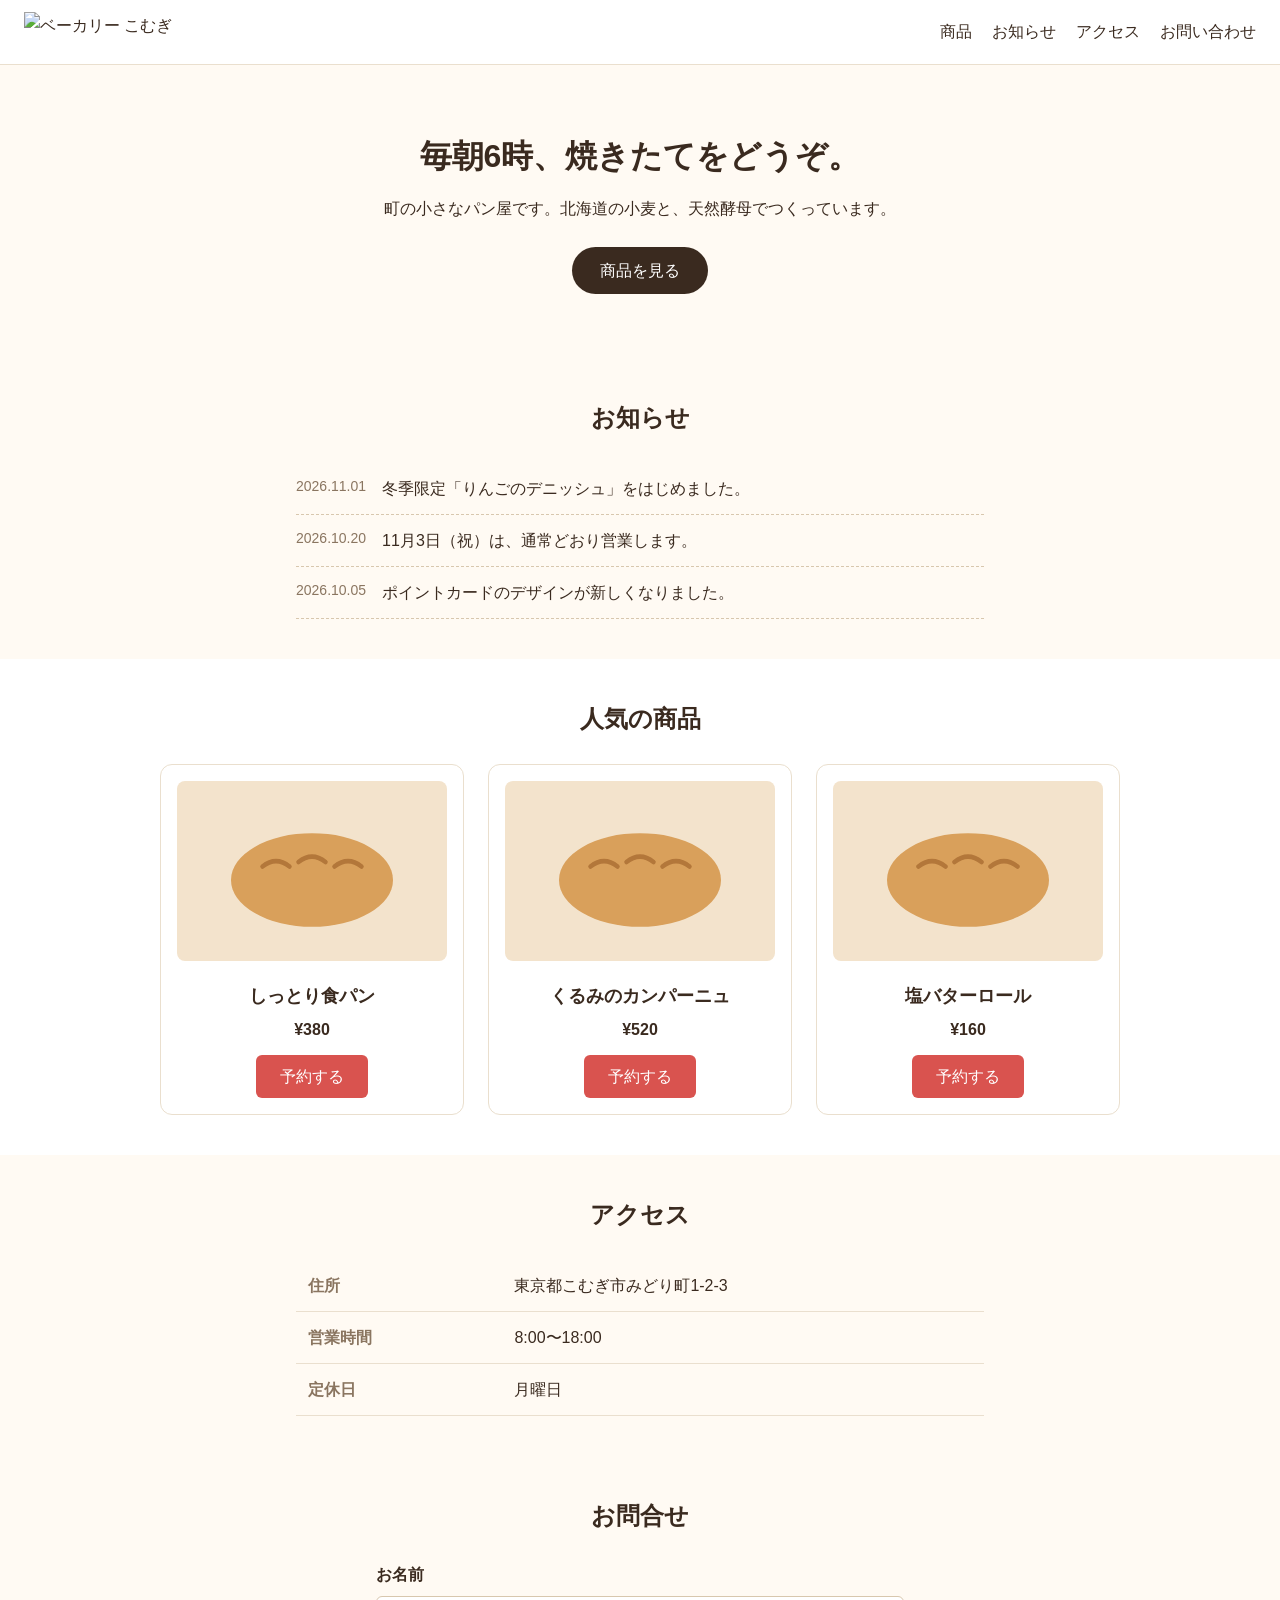
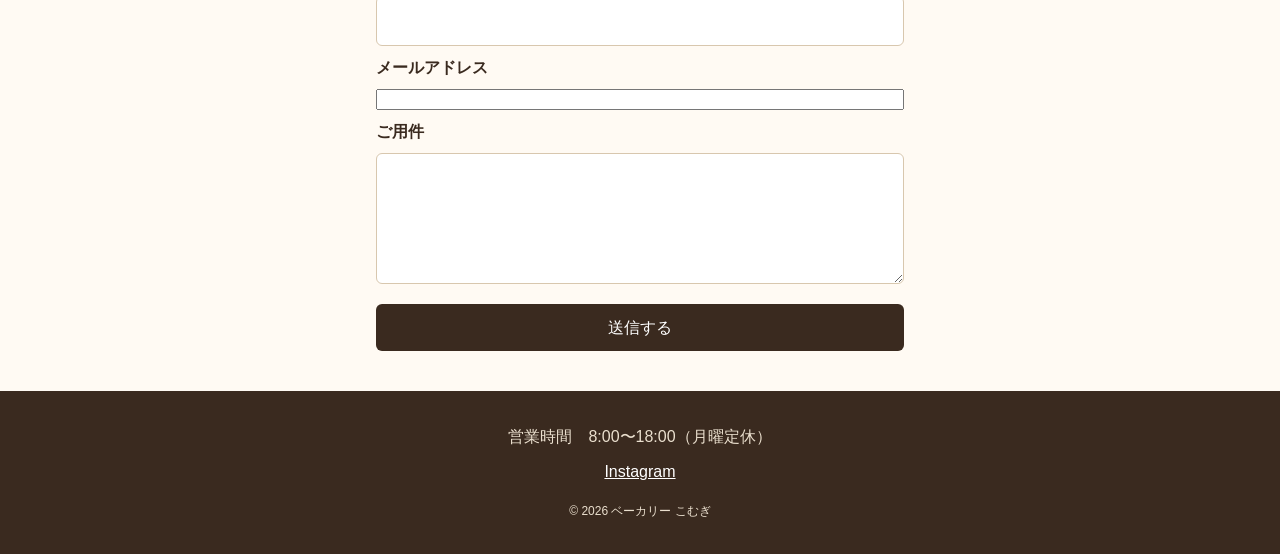
==== 261106/index.html @ c862ef95 "new file add" ====
<!DOCTYPE html>
<html lang="ja">
<head>
  <meta charset="UTF-8">
  <meta name="viewport" content="width=device-width, initial-scale=1.0">
  <title>Document</title>
  <link rel="stylesheet" href="css/style.css">
</head>
<body>
  <header class="site-header">
    <img class="site-header__logo" src="images/logo.svg" alt="ベーカリー こむぎ">
    <nav>
      <ul class="site-header__nav">
        <li><a class="site-header__link" href="#products">商品</a></li>
        <li><a class="site-header__link" href="#news">お知らせ</a></li>
        <li><a class="site-header__link" href="#acess">アクセス</a></li>
        <li><a class="site-header__link" href="#contact">お問い合わせ</a></li>
      </ul>
    </nav>
  </header>

  <div class="hero">
    <h1 class="hero__title">毎朝6時、焼きたてをどうぞ。</h1>
    <p class="hero__text">町の小さなパン屋です。北海道の小麦と、天然酵母でつくっています。</p>
    <a class="hero__button" href="#products">商品を見る</a>
  </div>

  <section class="news" id="news">
    <h2 class="section-title">お知らせ</h2>
    <ul class="newsList">
      <li class="newsList-item"><span class="date">2026.11.01</span><span class="text">冬季限定「りんごのデニッシュ」をはじめました。</span></li>
      <li class="newsList-item"><span class="date">2026.10.20</span><span class="text">11月3日（祝）は、通常どおり営業します。</span></li>
      <li class="newsList-item"><span class="date">2026.10.05</span><span class="text">ポイントカードのデザインが新しくなりました。</span></li>
    </ul>
  </section>

  <section class="products" id="products">
    <h2 class="section-title">人気の商品</h2>
    <div class="products__list">
      <div class="product-card">
        <img class="product-card__image" src="img/bread.svg">
        <h3 class="product-card__name">しっとり食パン</h3>
        <p class="product-card__price">¥380</p>
        <a class="product-card__button" href="#contact">予約する</a>
      </div>
      <div class="product-card">
        <img class="product-card__image" src="img/bread.svg">
        <h3 class="product-card__name">くるみのカンパーニュ</h3>
        <p class="product-card__price">¥520</p>
        <a class="product-card__button" href="#contact">予約する</a>
      </div>
      <div class="product-card">
        <img class="product-card__image" src="img/bread.svg">
        <h3 class="product-card__name">塩バターロール</h3>
        <p class="product-card__price">¥160</p>
        <a class="product-card__button" href="#contact">予約する</a>
      </div>
    </div>
    </div>
  </section>

  <section class="access" id="access">
    <h2 class="section-title">アクセス</h2>
    <table class="access__table">
      <tr><th>住所</th><td>東京都こむぎ市みどり町1-2-3</td></tr>
      <tr><th>営業時間</th><td>8:00〜18:00</td></tr>
      <tr><th>定休日</th><td>月曜日</td></tr>
    </table>
  </section>

  <section class="contact" id="contact">
    <h2 class="section-title">お問合せ</h2>
    <form class="contact__form">
      <label class="contact__label" for="name">お名前</label>
      <input class="contact__input" type="text" id="username" name="name">
      <label class="contact__label" for="email">メールアドレス</label>
      <input type="email" id="email" name="email">
      <label class="contact__label" for="message">ご用件</label>
      <textarea class="contact__input" id="message" name="message" rows="4"></textarea>
      <button class="contact__button" type="submit">送信する</button>
    </form>
  </section>

  <footer class="site-footer">
    <p class="site-footer__hours">営業時間　8:00〜18:00（月曜定休）</p>
    <a class="site-footer__link" href="">Instagram</a>
    <p class="site-footer__copy">© 2026 ベーカリー こむぎ</p>
  </footer>
</body>
</html>
---- 261106/css/style.css ----
/* ベーカリー こむぎ */
* {
  box-sizing: border-box;
}

body {
  margin: 0;
  font-family: sans-serif;
  color: #3a2a1f;
  background: #fffaf3;
  line-height: 1.7;
}

/* ===== ヘッダー ===== */
.site-header {
  display: flex;
  justify-content: space-between;
  align-items: center;
  padding: 12px 24px;
  background: #fff;
  border-bottom: 1px solid #eadfce;
}

.site-header__logo {
  height: 40px;
}

.site-header__nav {
  display: flex;
  gap: 20px;
  margin: 0;
  padding: 0;
  list-style: none;
}

.site-header__link {
  color: #3a2a1f;
  text-decoration: none;
}

/* ===== メインビジュアル ===== */
.hero {
  width: 1100px;
  margin: 0 auto;
  padding: 64px 24px;
  text-align: center;
}

.hero__title {
  margin: 0 0 12px;
  font-size: 32px;
}

.hero__text {
  margin: 0 0 24px;
}

.hero__button {
  display: inline-block;
  padding: 10px 28px;
  border-radius: 999px;
  background: #3a2a1f;
  color: #fff;
  text-decoration: none;
}

/* ===== 見出し ===== */
.section-title {
  margin: 0 0 24px;
  font-size: 24px;
  text-align: center;
}

/* ===== お知らせ ===== */
.news {
  max-width: 720px;
  margin: 0 auto;
  padding: 40px 16px;
}

.newsList {
  margin: 0;
  padding: 0;
  list-style: none;
}

.newsList-item {
  display: flex;
  gap: 16px;
  padding: 12px 0;
  border-bottom: 1px dashed #d8c7ae;
}

.date {
  color: #8a7560;
  font-size: 14px;
}

/* ===== 商品 ===== */
.products {
  padding: 40px 16px;
  background: #fff;
}

.products__list {
  display: flex;
  gap: 24px;
  max-width: 960px;
  margin: 0 auto;
}

.product-card {
  flex: 1;
  padding: 16px;
  border: 1px solid #eadfce;
  border-radius: 12px;
  text-align: center;
}

.product-card__image {
  width: 100%;
  border-radius: 8px;
}

.product-card__name {
  margin: 12px 0 4px;
  font-size: 18px;
}

.product-card__price {
  margin: 0 0 12px;
  font-weight: bold;
}

.products .product-card .product-card__button {
  display: inline-block;
  padding: 8px 24px;
  border-radius: 6px;
  background: #d9534f;
  color: #fff;
  text-decoration: none;
}

.product-card__button:hover {
  background: #a63f2c;
}

/* ===== アクセス ===== */
.access {
  max-width: 720px;
  margin: 0 auto;
  padding: 40px 16px;
}

.access__table {
  width: 100%;
  border-collapse: collapse;
}

.access__table th,
.access__table td {
  padding: 12px;
  border-bottom: 1px solid #eadfce;
  text-align: left;
}

.access__table th {
  width: 30%;
  color: #8a7560;
}

/* ===== お問い合わせ ===== */
.contact {
  max-width: 560px;
  margin: 0 auto;
  padding: 40px 16px;
}

.contact__form {
  display: grid;
  gap: 8px;
}

.contact__label {
  font-weight: bold;
}

.contact__input {
  padding: 10px;
  border: 1px solid #d8c7ae;
  border-radius: 6px;
  font: inherit;
}

.contact__input:focus {
  outline: 3px solid #c8553d;
}

.contact__button {
  margin-top: 12px;
  padding: 10px;
  border: none;
  border-radius: 6px;
  background: #3a2a1f;
  color: #fff;
  font: inherit;
}

/* ===== フッター ===== */
.site-footer {
  padding: 32px 16px;
  background: #3a2a1f;
  color: #eadfce;
  text-align: center;
}

.site-footer__hours {
  margin: 0 0 8px;
}

.site-footer__link {
  color: #fff;
}

.site-footer__copy {
  margin: 16px 0 0;
  font-size: 12px;
}

@media (max-width: 600px) {
  .site-header {
    flex-direction: column;
    gap: 8px;
  }

  .products__list {
    flex-direction: column;
  }
}
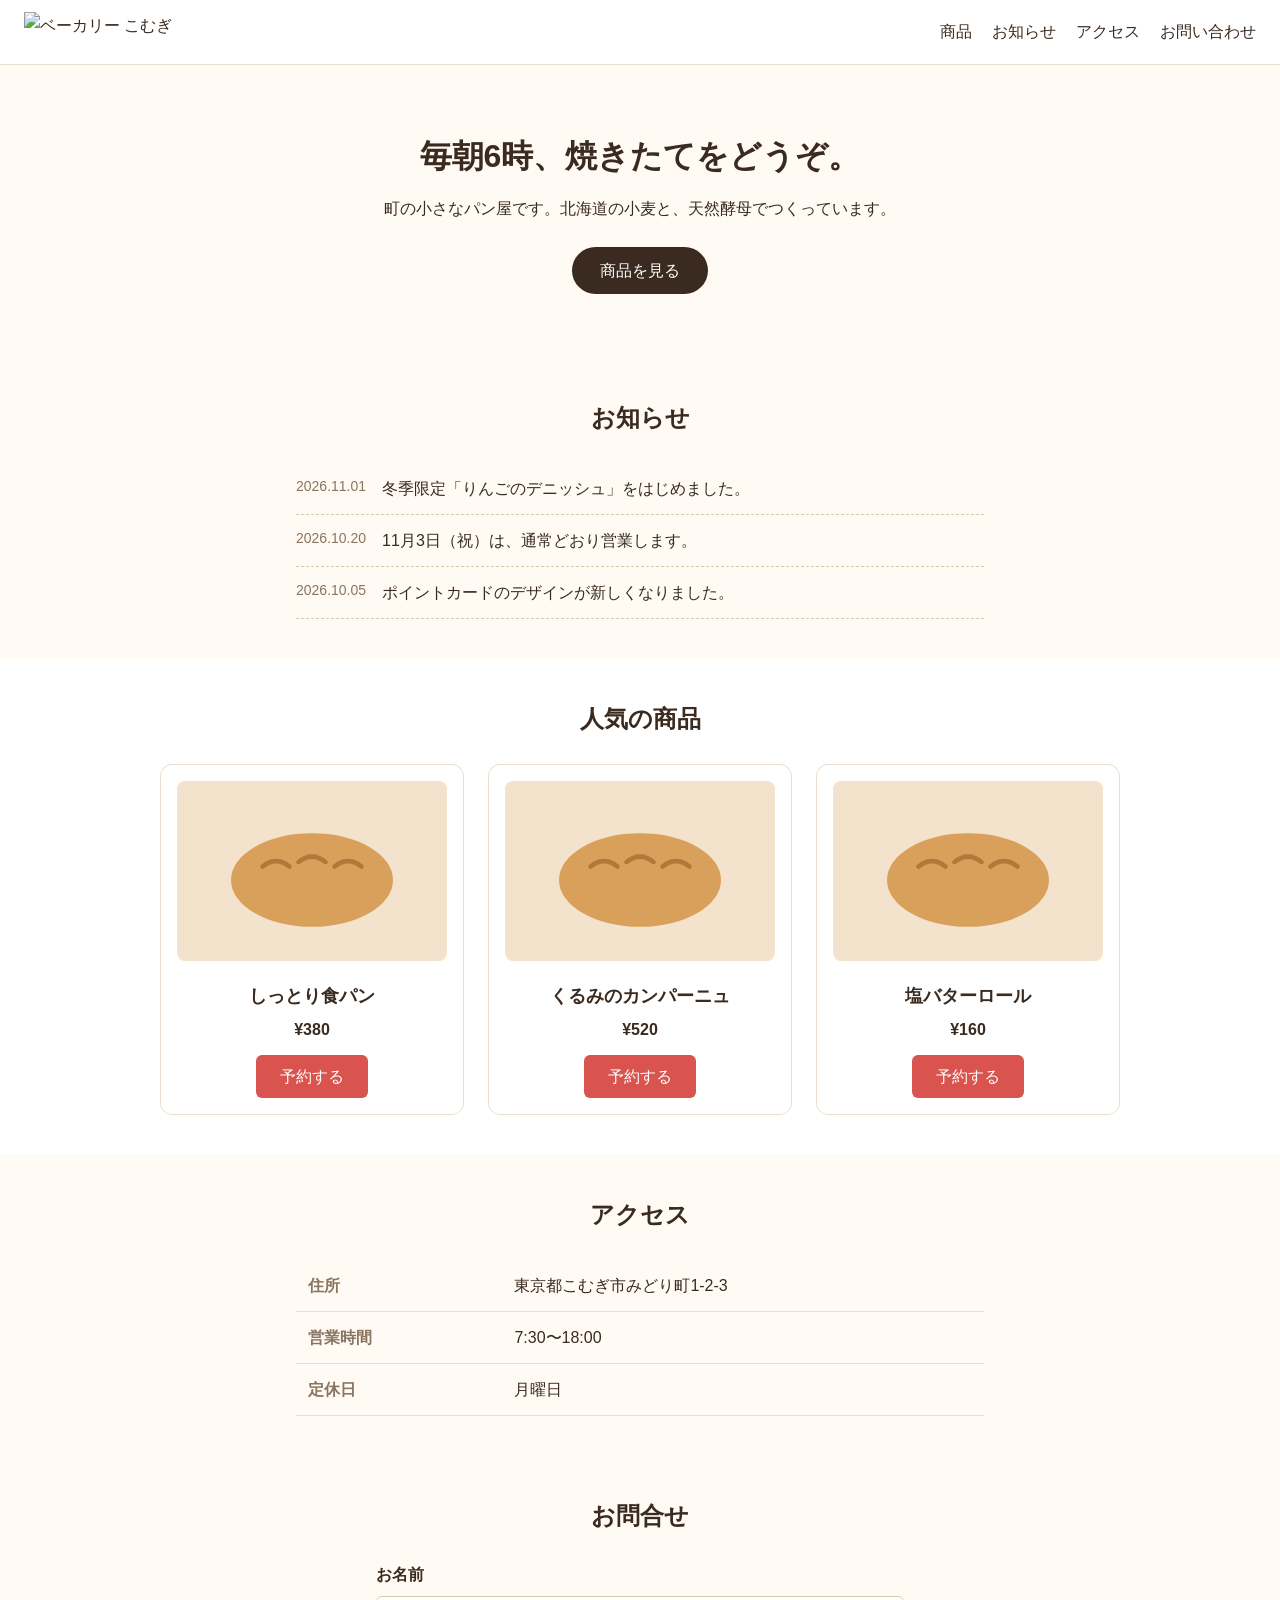
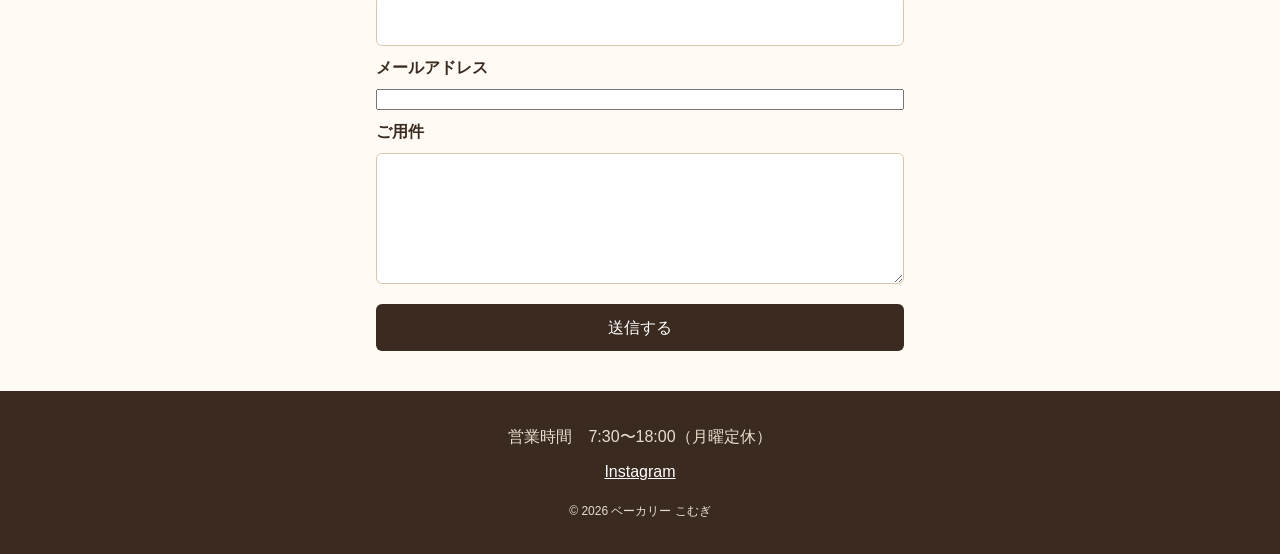
==== commit 4ba80918: "KMG-101" ====
--- a/261106/index.html
+++ b/261106/index.html
@@ -63,7 +63,7 @@
     <h2 class="section-title">アクセス</h2>
     <table class="access__table">
       <tr><th>住所</th><td>東京都こむぎ市みどり町1-2-3</td></tr>
-      <tr><th>営業時間</th><td>8:00〜18:00</td></tr>
+      <tr><th>営業時間</th><td>7:30〜18:00</td></tr>
       <tr><th>定休日</th><td>月曜日</td></tr>
     </table>
   </section>
@@ -82,7 +82,7 @@
   </section>
 
   <footer class="site-footer">
-    <p class="site-footer__hours">営業時間　8:00〜18:00（月曜定休）</p>
+    <p class="site-footer__hours">営業時間　7:30〜18:00（月曜定休）</p>
     <a class="site-footer__link" href="">Instagram</a>
     <p class="site-footer__copy">© 2026 ベーカリー こむぎ</p>
   </footer>
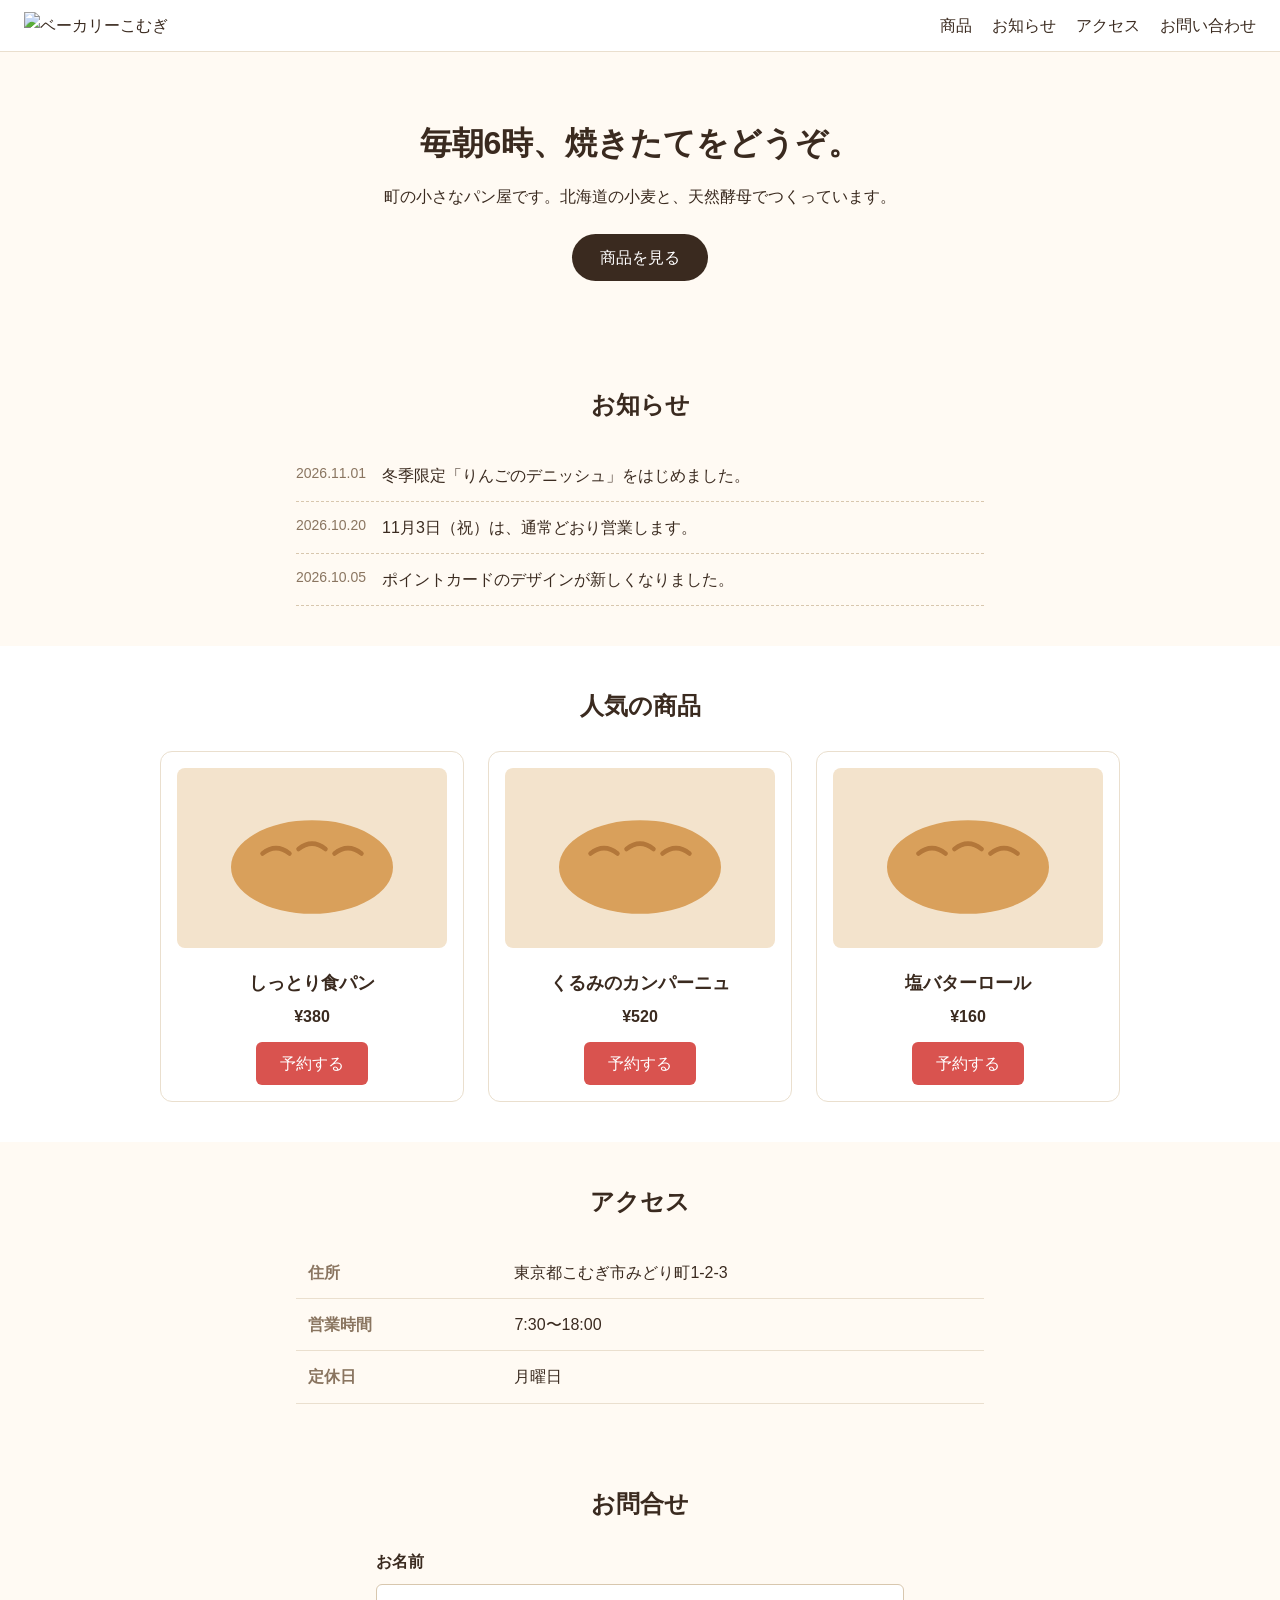
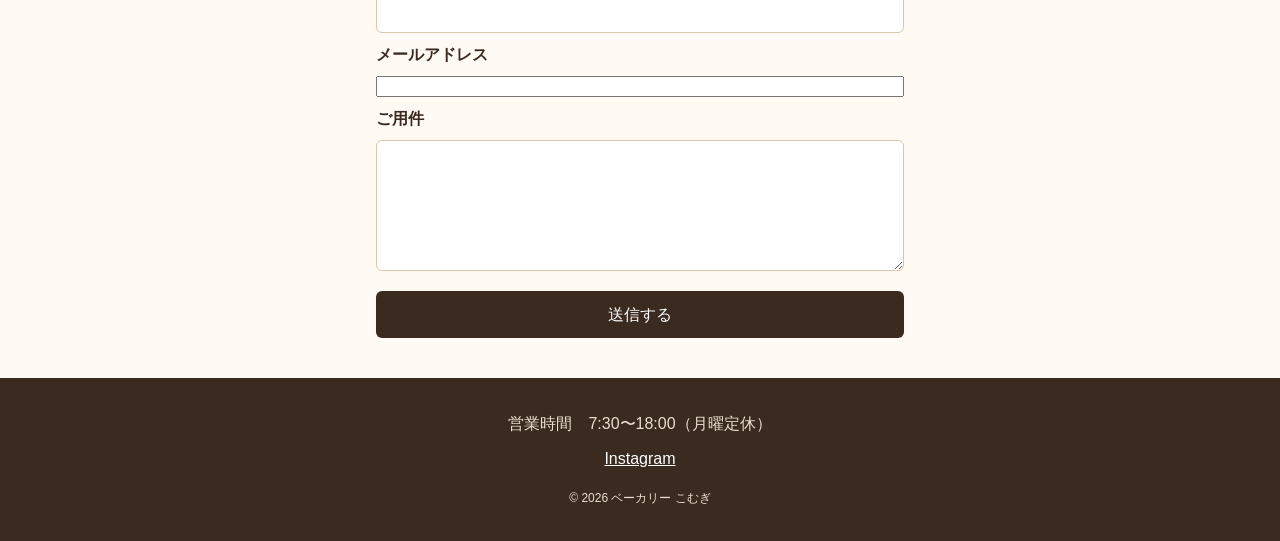
==== commit 3edf044e: "KMG-103" ====
--- a/261106/index.html
+++ b/261106/index.html
@@ -8,12 +8,12 @@
 </head>
 <body>
   <header class="site-header">
-    <img class="site-header__logo" src="images/logo.svg" alt="ベーカリー こむぎ">
+<img src="images/logo.png" alt="ベーカリーこむぎ">
     <nav>
       <ul class="site-header__nav">
         <li><a class="site-header__link" href="#products">商品</a></li>
         <li><a class="site-header__link" href="#news">お知らせ</a></li>
-        <li><a class="site-header__link" href="#acess">アクセス</a></li>
+        <li><a class="site-header__link" href="#access">アクセス</a></li>
         <li><a class="site-header__link" href="#contact">お問い合わせ</a></li>
       </ul>
     </nav>
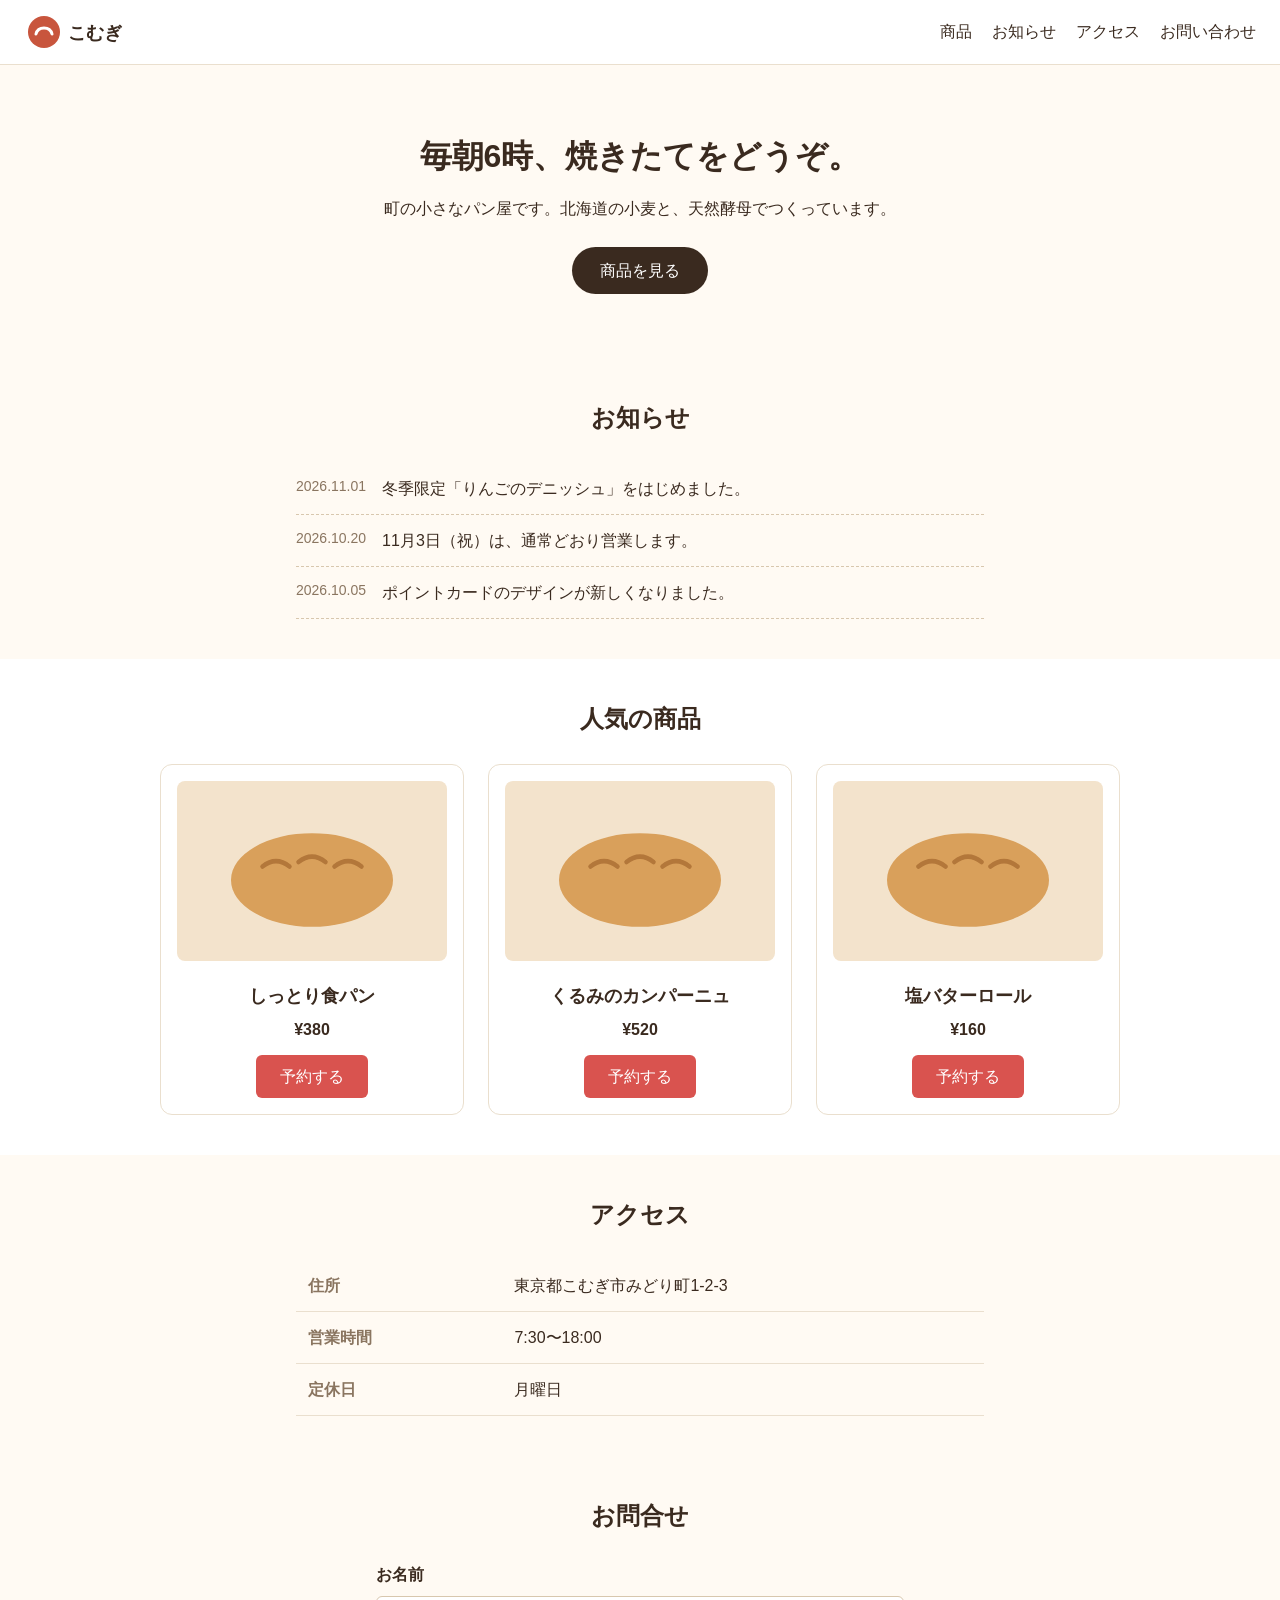
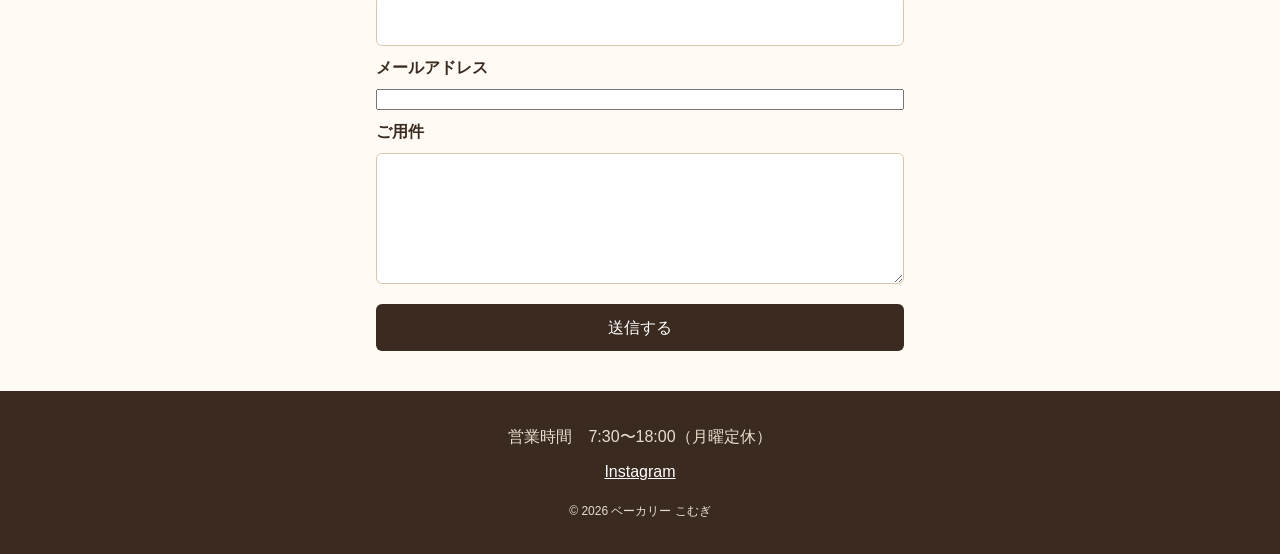
==== commit fb302868: "KMG-103" ====
--- a/261106/index.html
+++ b/261106/index.html
@@ -8,7 +8,7 @@
 </head>
 <body>
   <header class="site-header">
-<img src="images/logo.png" alt="ベーカリーこむぎ">
+<img src="img/logo.svg" alt="ベーカリーこむぎ">
     <nav>
       <ul class="site-header__nav">
         <li><a class="site-header__link" href="#products">商品</a></li>
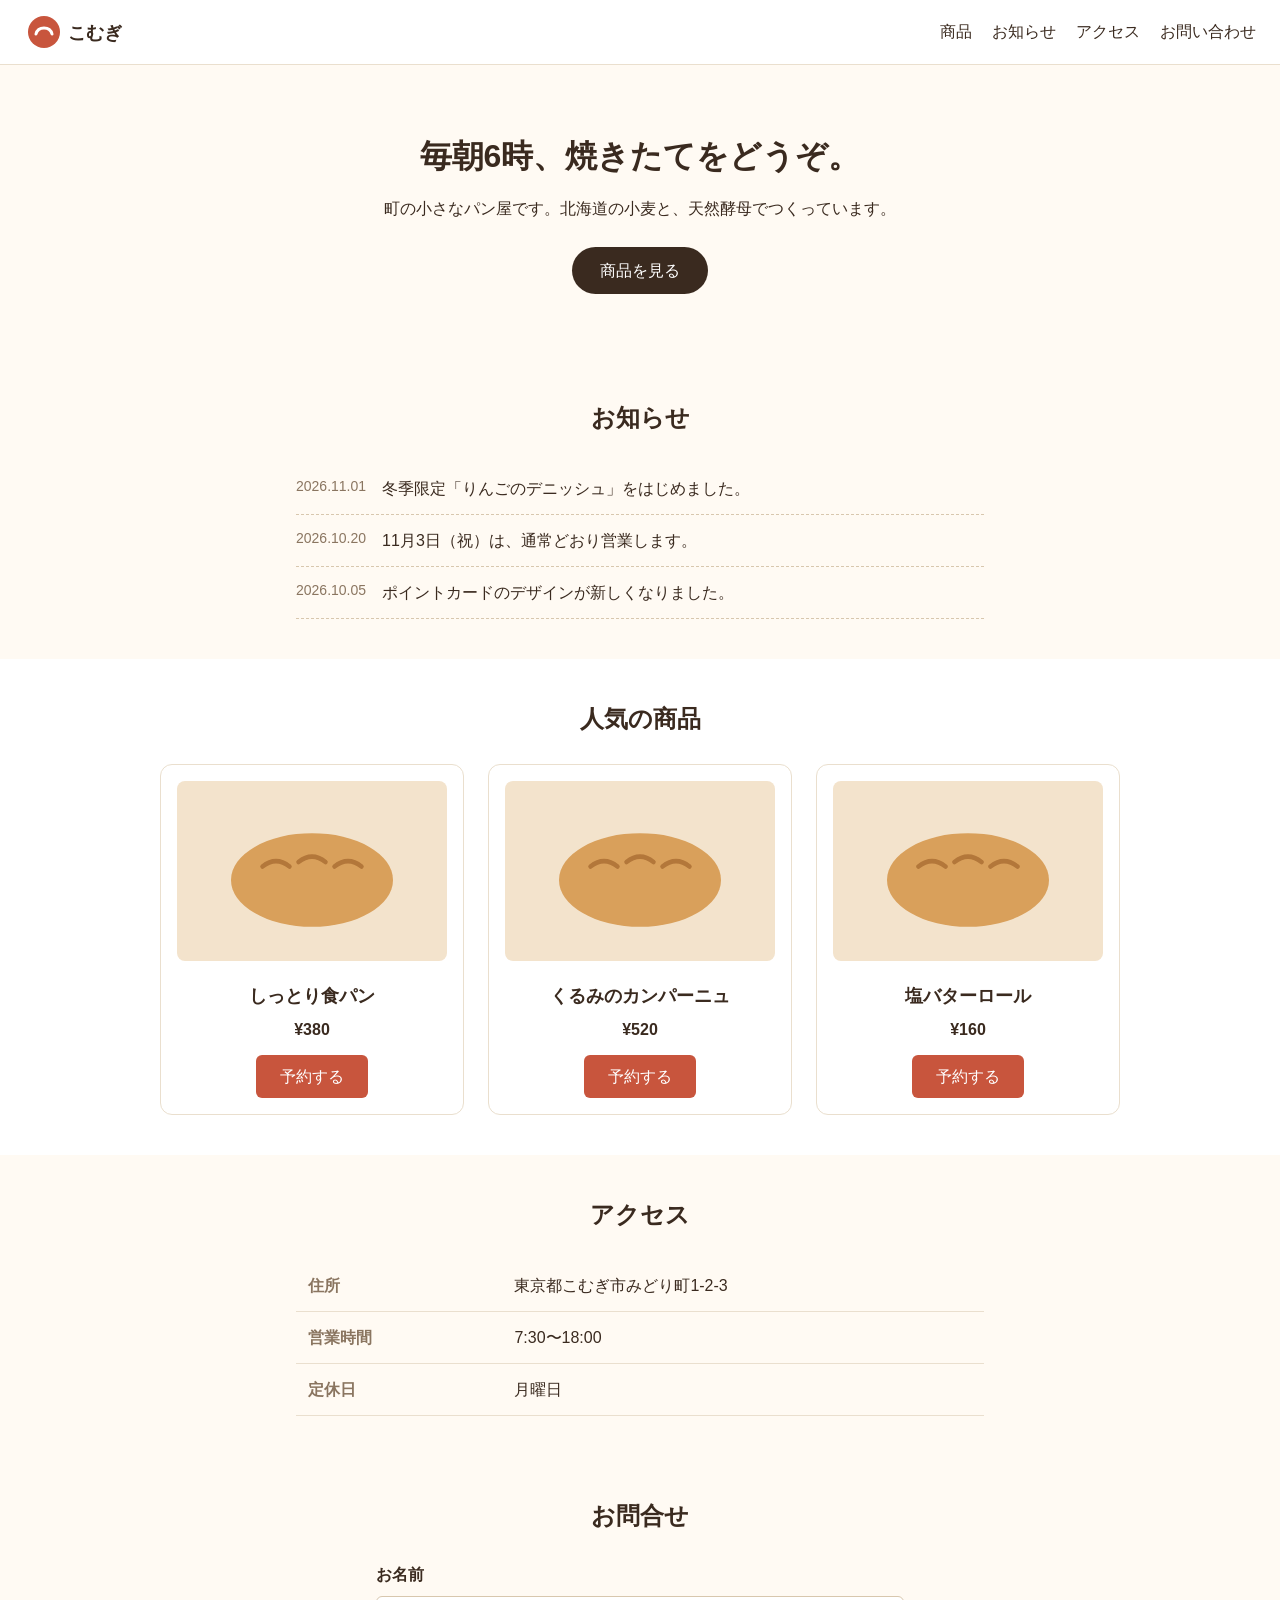
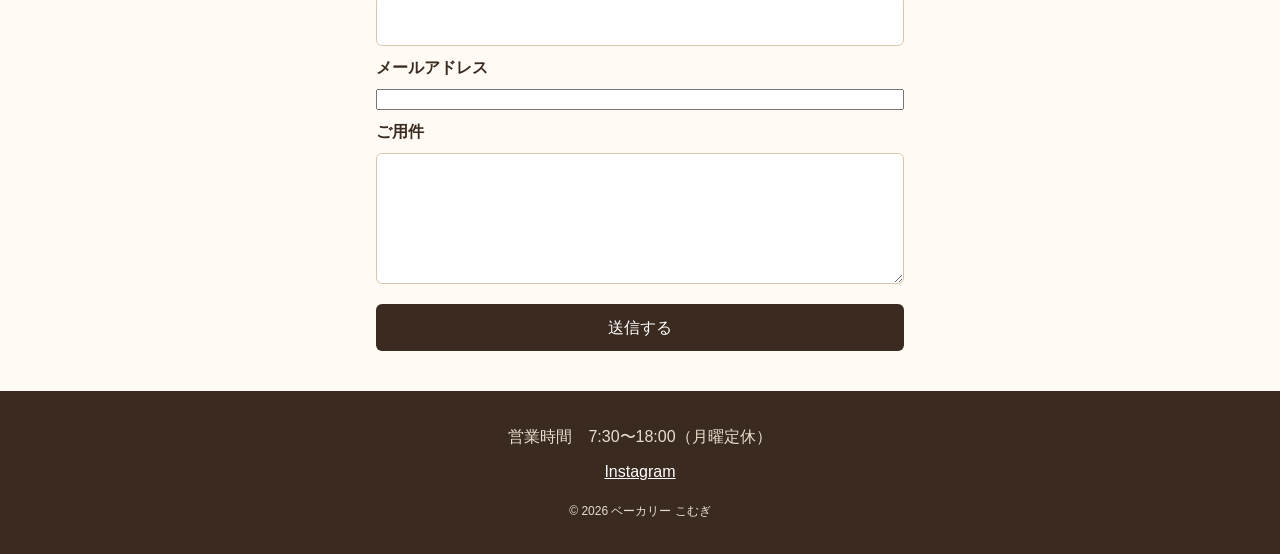
==== commit 5f176f67: "KMG-106" ====
--- a/261106/index.html
+++ b/261106/index.html
@@ -72,7 +72,7 @@
     <h2 class="section-title">お問合せ</h2>
     <form class="contact__form">
       <label class="contact__label" for="name">お名前</label>
-      <input class="contact__input" type="text" id="username" name="name">
+      <input class="contact__input" type="text" id="name" name="username">
       <label class="contact__label" for="email">メールアドレス</label>
       <input type="email" id="email" name="email">
       <label class="contact__label" for="message">ご用件</label>
--- a/261106/css/style.css
+++ b/261106/css/style.css
@@ -136,13 +136,13 @@
   display: inline-block;
   padding: 8px 24px;
   border-radius: 6px;
-  background: #d9534f;
+  background-color: #c8553d; /* ← この行（12行目頃）のカラーコードを変更 */
   color: #fff;
   text-decoration: none;
 }
 
-.product-card__button:hover {
-  background: #a63f2c;
+.btn-reserve:hover {
+  background-color: #a63f2c;
 }
 
 /* ===== アクセス ===== */
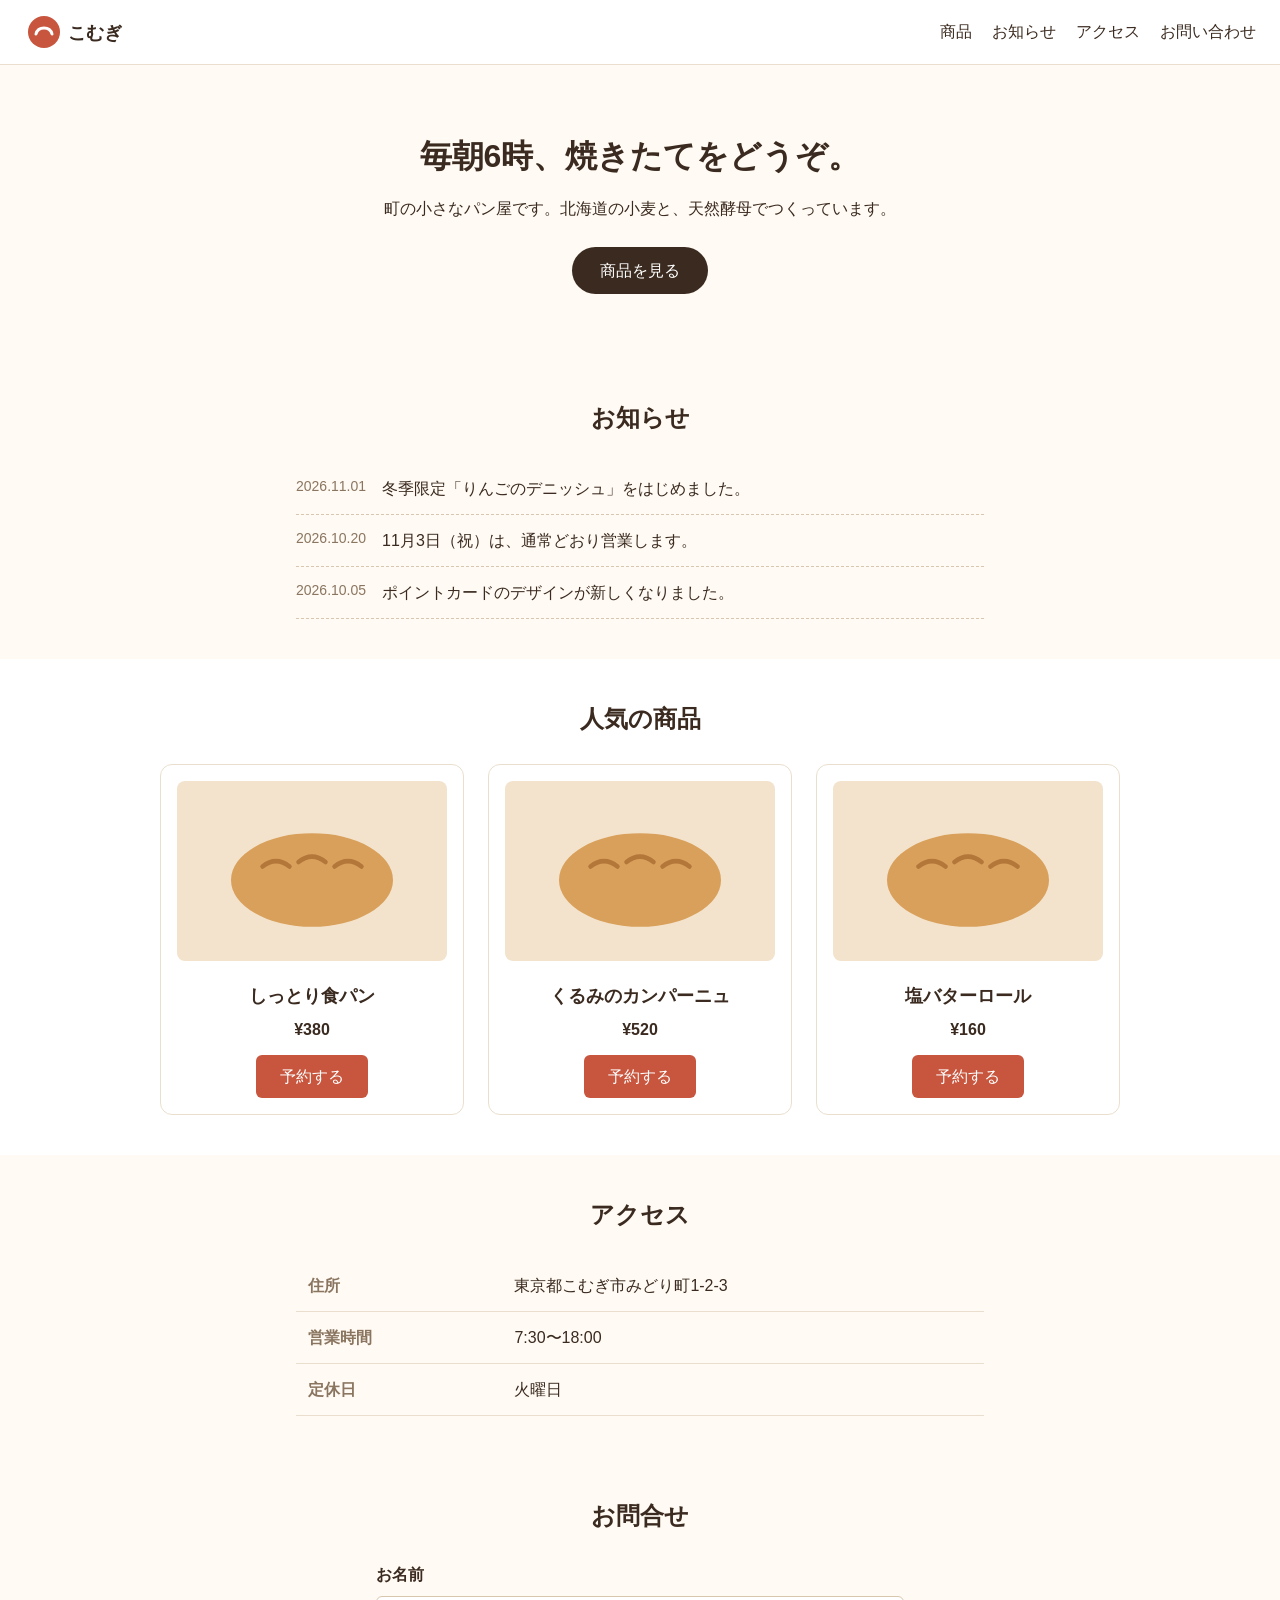
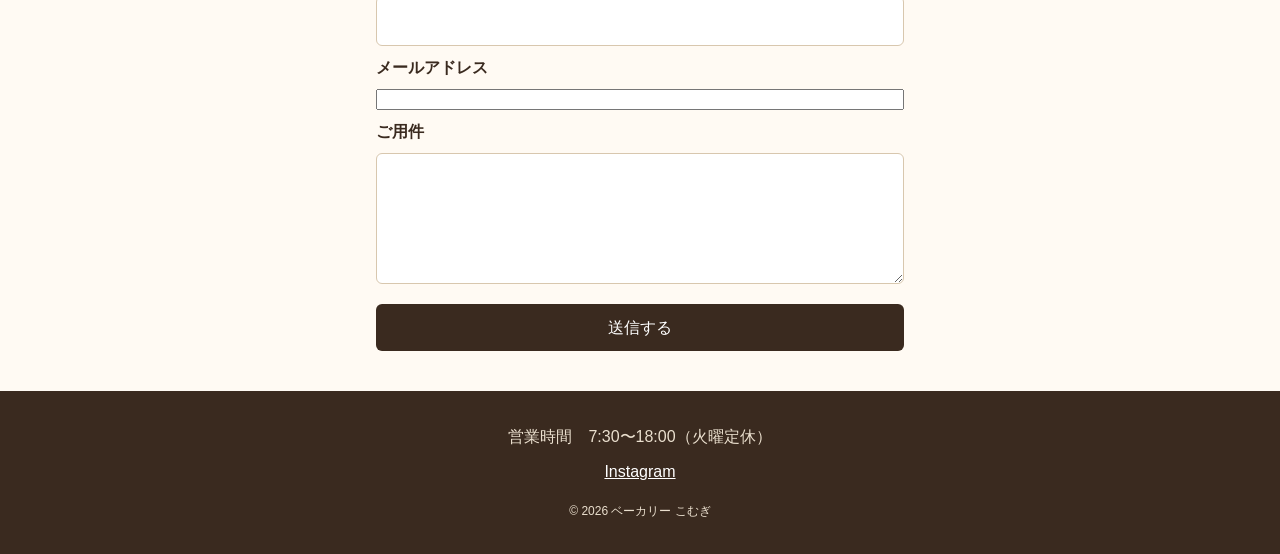
==== commit e199746b: "KMG-111" ====
--- a/261106/index.html
+++ b/261106/index.html
@@ -64,7 +64,7 @@
     <table class="access__table">
       <tr><th>住所</th><td>東京都こむぎ市みどり町1-2-3</td></tr>
       <tr><th>営業時間</th><td>7:30〜18:00</td></tr>
-      <tr><th>定休日</th><td>月曜日</td></tr>
+      <tr><th>定休日</th><td>火曜日</td></tr>
     </table>
   </section>
 
@@ -82,7 +82,7 @@
   </section>
 
   <footer class="site-footer">
-    <p class="site-footer__hours">営業時間　7:30〜18:00（月曜定休）</p>
+    <p class="site-footer__hours">営業時間　7:30〜18:00（火曜定休）</p>
     <a class="site-footer__link" href="">Instagram</a>
     <p class="site-footer__copy">© 2026 ベーカリー こむぎ</p>
   </footer>
--- a/261106/css/style.css
+++ b/261106/css/style.css
@@ -40,7 +40,8 @@
 
 /* ===== メインビジュアル ===== */
 .hero {
-  width: 1100px;
+  width:100%;  
+  max-width: 1100px;
   margin: 0 auto;
   padding: 64px 24px;
   text-align: center;
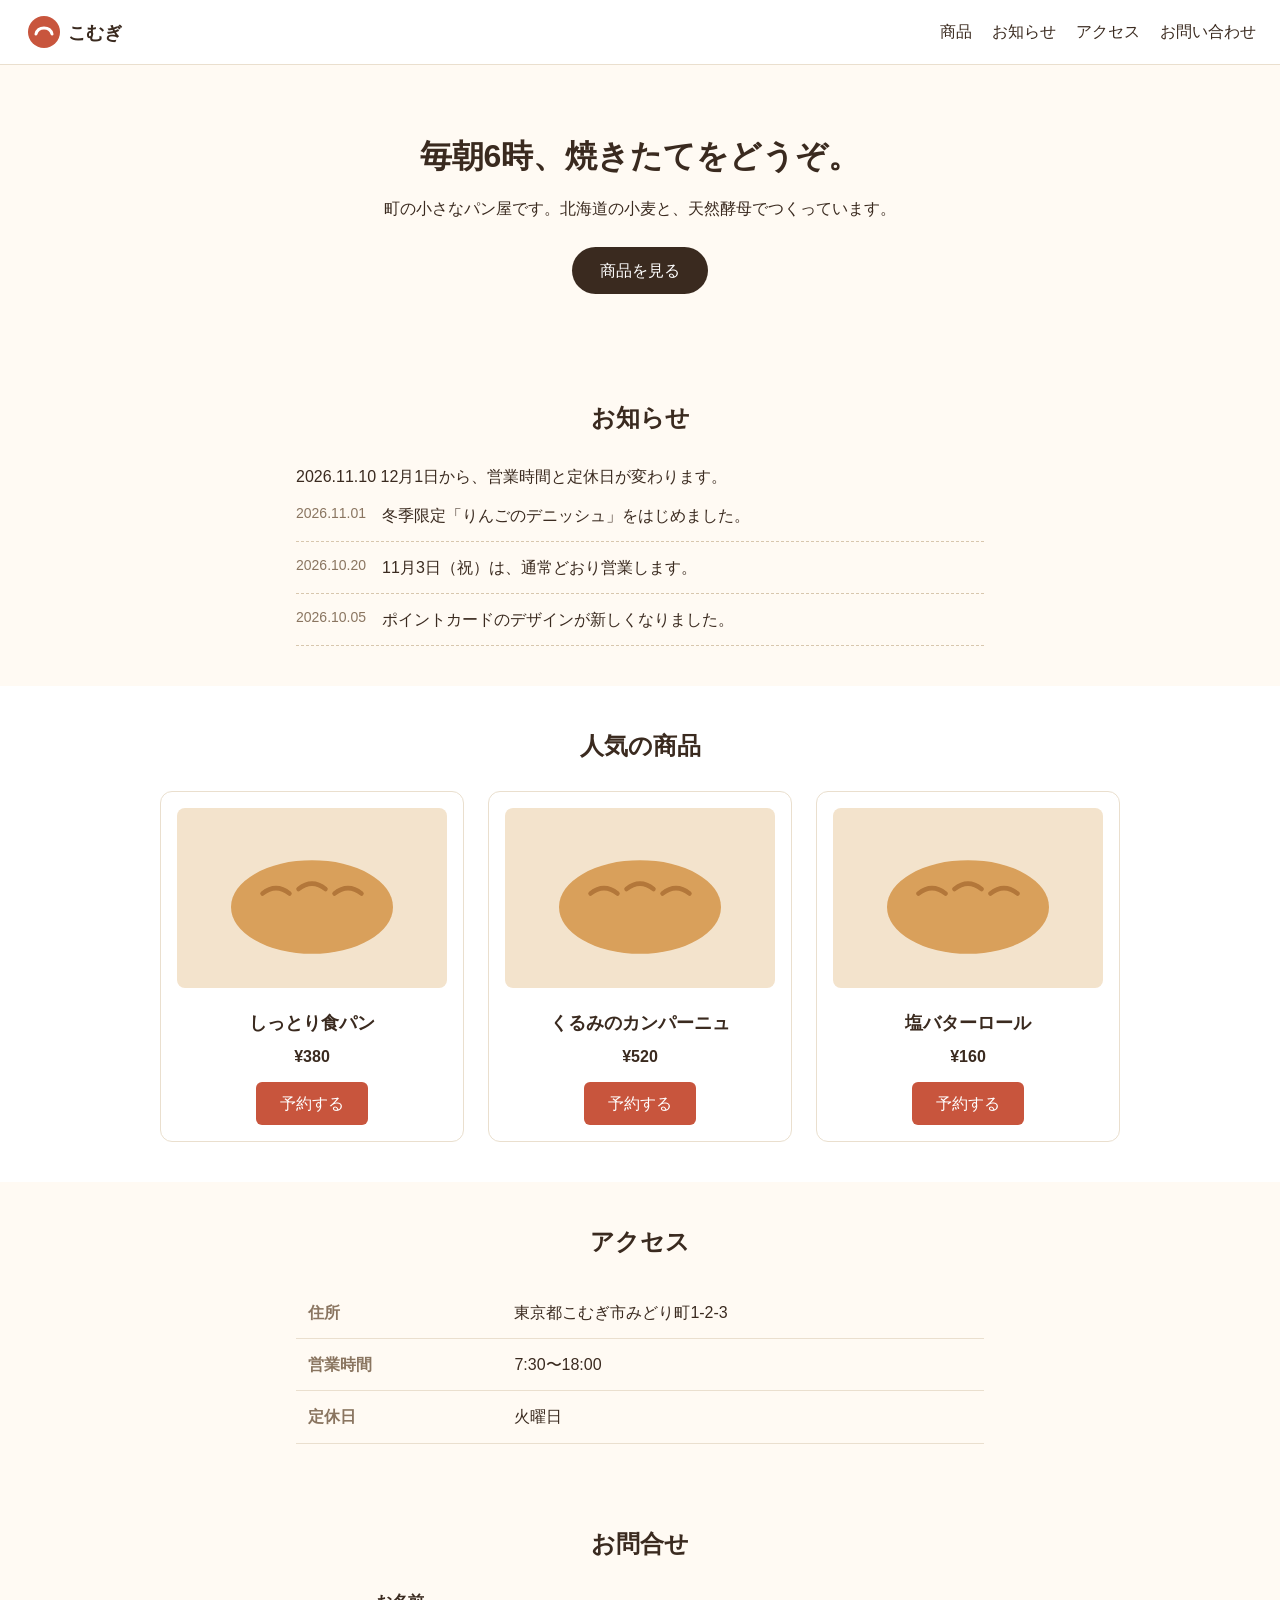
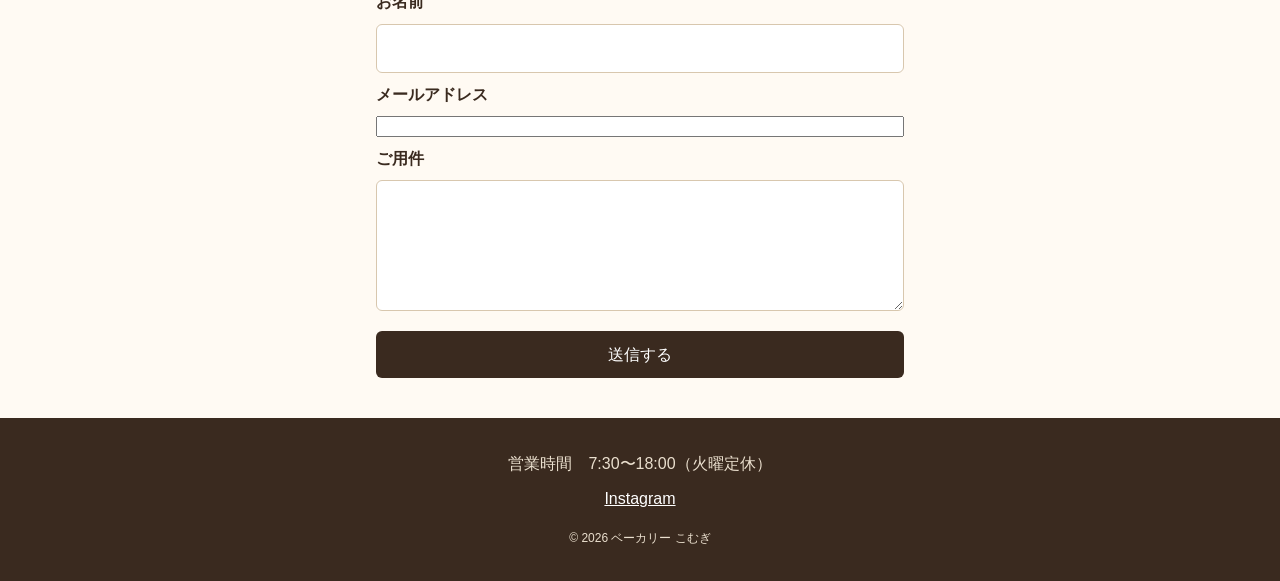
==== commit a92d5536: "KMG-112" ====
--- a/261106/index.html
+++ b/261106/index.html
@@ -28,6 +28,10 @@
   <section class="news" id="news">
     <h2 class="section-title">お知らせ</h2>
     <ul class="newsList">
+    <li class="news-item">
+    <span class="news-date">2026.11.10</span>
+    <span class="news-text">12月1日から、営業時間と定休日が変わります。</span>
+  </li>
       <li class="newsList-item"><span class="date">2026.11.01</span><span class="text">冬季限定「りんごのデニッシュ」をはじめました。</span></li>
       <li class="newsList-item"><span class="date">2026.10.20</span><span class="text">11月3日（祝）は、通常どおり営業します。</span></li>
       <li class="newsList-item"><span class="date">2026.10.05</span><span class="text">ポイントカードのデザインが新しくなりました。</span></li>
